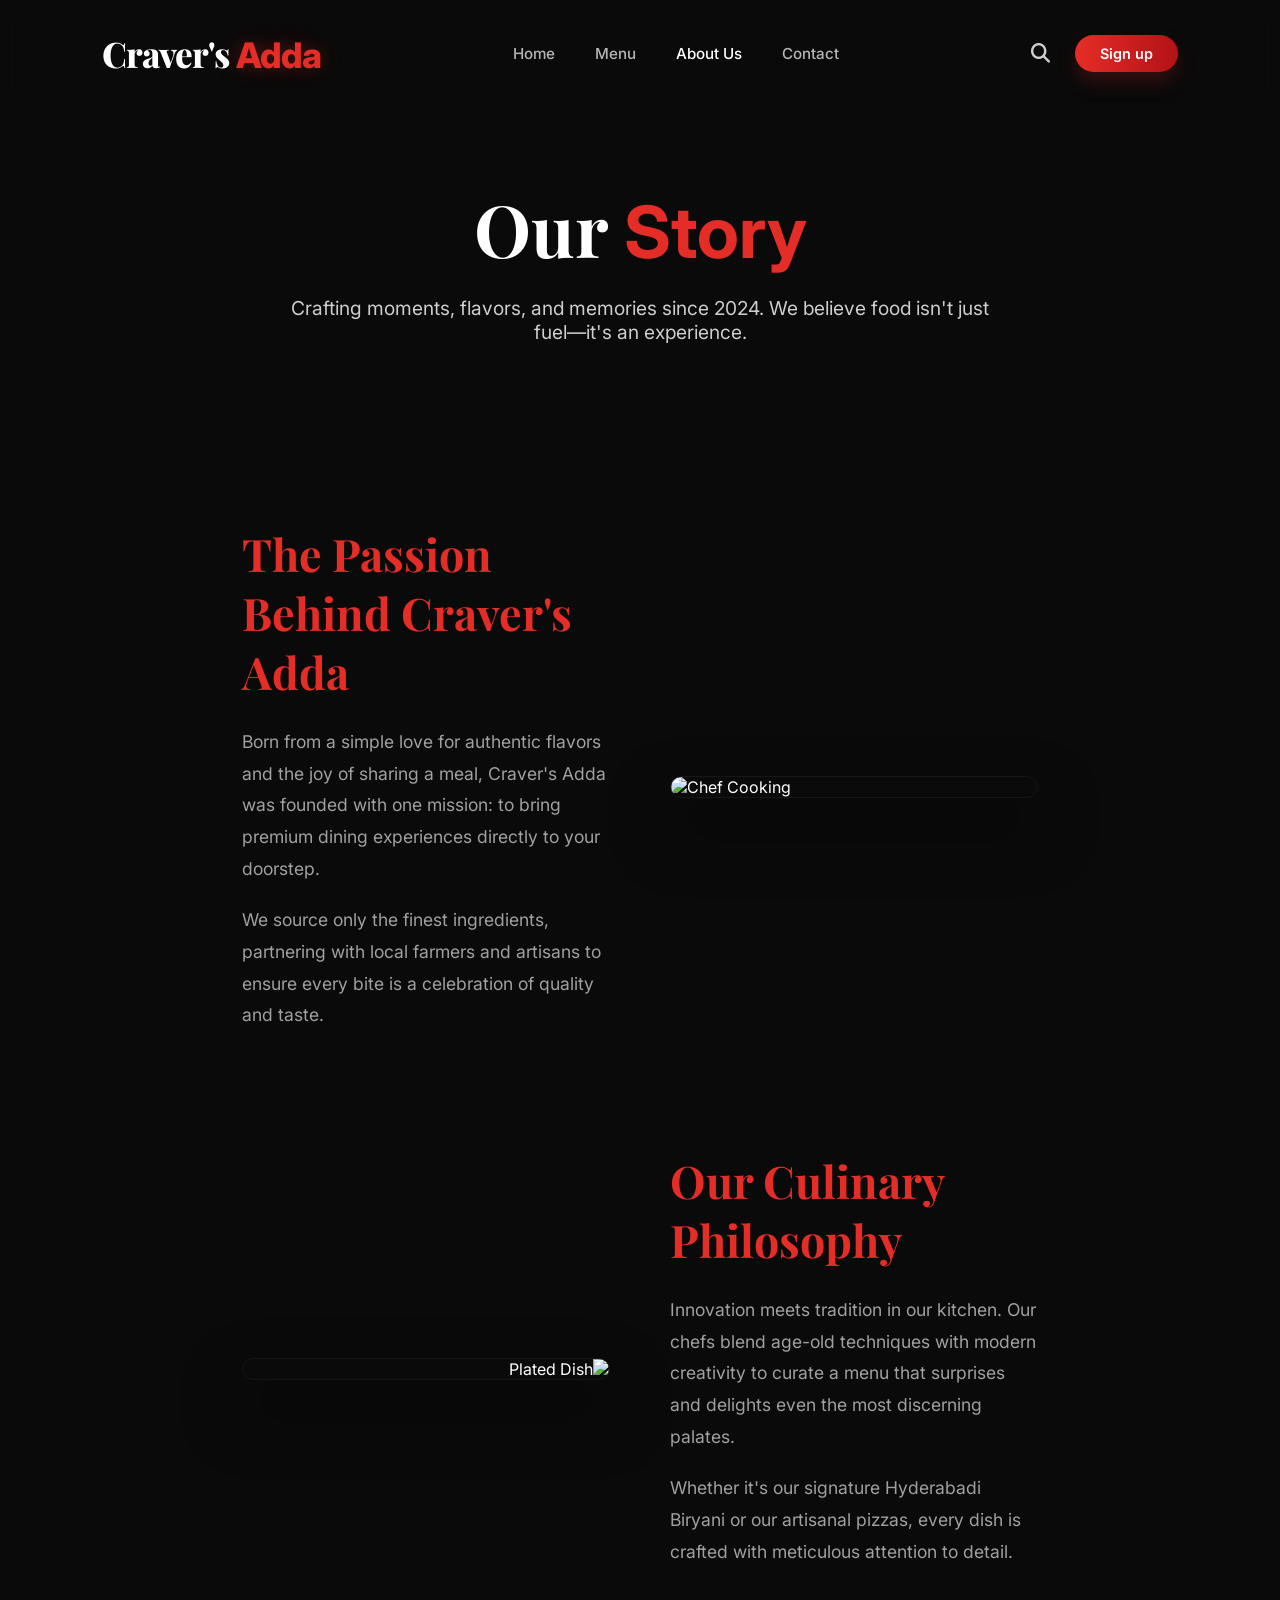
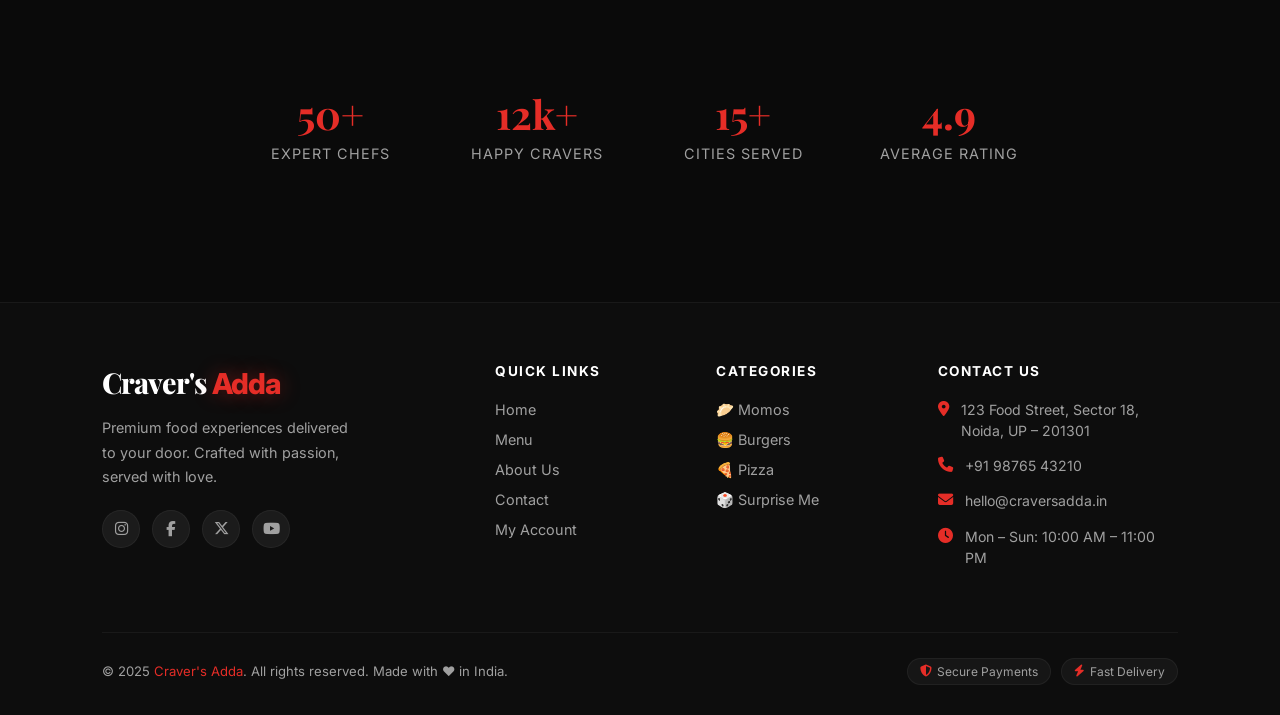
==== frontend/about.html @ da0682fb "Add project files" ====
<!DOCTYPE html>
<html lang="en">
<head>
    <meta charset="UTF-8">
    <meta name="viewport" content="width=device-width, initial-scale=1.0">
    <title>About Us - Craver's Adda</title>
    <link rel="stylesheet" href="styles.css">
    <link rel="stylesheet" href="https://cdnjs.cloudflare.com/ajax/libs/font-awesome/6.4.0/css/all.min.css">
    <style>
        .about-hero {
            padding: 180px 8% 100px;
            text-align: center;
            background: linear-gradient(to bottom, rgba(10,10,10,0) 0%, rgba(10,10,10,1) 100%), 
                        url('https://images.unsplash.com/photo-1514362545857-3bc16c4c7d1b?w=1600') center/cover;
            position: relative;
        }

        .about-hero h1 {
            font-size: 4.5rem;
            margin-bottom: 20px;
        }

        .about-content {
            padding: 80px 8%;
            max-width: 1000px;
            margin: 0 auto;
        }

        .about-grid {
            display: grid;
            grid-template-columns: 1fr 1fr;
            gap: 60px;
            align-items: center;
            margin-bottom: 100px;
        }

        .about-text h2 {
            font-size: 2.8rem;
            margin-bottom: 25px;
            color: var(--primary-red);
        }

        .about-text p {
            font-size: 1.1rem;
            line-height: 1.8;
            color: var(--text-gray);
            margin-bottom: 20px;
        }

        .about-img {
            width: 100%;
            border-radius: 40px;
            box-shadow: 0 30px 60px rgba(0,0,0,0.5);
            border: 1px solid var(--glass-border);
        }

        .stats-grid {
            display: grid;
            grid-template-columns: repeat(4, 1fr);
            gap: 30px;
            margin-top: 50px;
            text-align: center;
        }

        .stat-item h3 {
            font-size: 2.5rem;
            color: var(--primary-red);
            margin-bottom: 5px;
        }

        .stat-item p {
            font-size: 0.9rem;
            color: var(--text-gray);
            text-transform: uppercase;
            letter-spacing: 1px;
        }

        @media (max-width: 768px) {
            .about-grid { grid-template-columns: 1fr; text-align: center; }
            .about-hero h1 { font-size: 3rem; }
            .stats-grid { grid-template-columns: 1fr 1fr; }
        }
    </style>
</head>
<body>
    <header class="top-header">
        <div class="logo">Craver's <span>Adda</span></div>
        <nav class="nav-links">
            <a href="index.html">Home</a>
            <a href="orders.html">Menu</a>
            <a href="about.html" class="active">About Us</a>
            <a href="contact.html">Contact</a>
        </nav>
        <div class="nav-actions">
            <i class="fa-solid fa-magnifying-glass"></i>
            <a href="login.html" class="signup-pill">Sign up</a>
        </div>
    </header>

    <section class="about-hero">
        <h1 class="serif">Our <span style="color:var(--primary-red)">Story</span></h1>
        <p style="font-size: 1.2rem; max-width: 700px; margin: 0 auto; color: rgba(255,255,255,0.8);">Crafting moments, flavors, and memories since 2024. We believe food isn't just fuel—it's an experience.</p>
    </section>

    <div class="about-content">
        <div class="about-grid">
            <div class="about-text">
                <h2 class="serif">The Passion Behind Craver's Adda</h2>
                <p>Born from a simple love for authentic flavors and the joy of sharing a meal, Craver's Adda was founded with one mission: to bring premium dining experiences directly to your doorstep.</p>
                <p>We source only the finest ingredients, partnering with local farmers and artisans to ensure every bite is a celebration of quality and taste.</p>
            </div>
            <img src="https://images.unsplash.com/photo-1550966842-2849a2202a63?w=600" alt="Chef Cooking" class="about-img">
        </div>

        <div class="about-grid" style="direction: rtl;">
            <div class="about-text" style="direction: ltr;">
                <h2 class="serif">Our Culinary Philosophy</h2>
                <p>Innovation meets tradition in our kitchen. Our chefs blend age-old techniques with modern creativity to curate a menu that surprises and delights even the most discerning palates.</p>
                <p>Whether it's our signature Hyderabadi Biryani or our artisanal pizzas, every dish is crafted with meticulous attention to detail.</p>
            </div>
            <img src="https://images.unsplash.com/photo-1414235077428-338989a2e8c0?w=600" alt="Plated Dish" class="about-img">
        </div>

        <div class="stats-grid">
            <div class="stat-item">
                <h3 class="serif">50+</h3>
                <p>Expert Chefs</p>
            </div>
            <div class="stat-item">
                <h3 class="serif">12k+</h3>
                <p>Happy Cravers</p>
            </div>
            <div class="stat-item">
                <h3 class="serif">15+</h3>
                <p>Cities Served</p>
            </div>
            <div class="stat-item">
                <h3 class="serif">4.9</h3>
                <p>Average Rating</p>
            </div>
        </div>
    </div>

    <!-- Bottom Nav (Mobile) -->
    <nav class="bottom-nav">
        <a href="index.html"><i class="fa-solid fa-house"></i></a>
        <a href="orders.html"><i class="fa-solid fa-bag-shopping"></i></a>
        <a href="about.html" style="color: var(--primary-red);"><i class="fa-solid fa-info-circle"></i></a>
        <a href="contact.html"><i class="fa-solid fa-envelope"></i></a>
        <a href="login.html"><i class="fa-solid fa-user"></i></a>
    </nav>

    <footer class="site-footer">
        <div class="footer-grid">
            <div class="footer-brand footer-col">
                <div class="logo serif">Craver's <span>Adda</span></div>
                <p class="footer-tagline">Premium food experiences delivered to your door. Crafted with passion, served with love.</p>
                <div class="footer-socials">
                    <a href="#" class="social-btn"><i class="fa-brands fa-instagram"></i></a>
                    <a href="#" class="social-btn"><i class="fa-brands fa-facebook-f"></i></a>
                    <a href="#" class="social-btn"><i class="fa-brands fa-x-twitter"></i></a>
                    <a href="#" class="social-btn"><i class="fa-brands fa-youtube"></i></a>
                </div>
            </div>
            <div class="footer-col">
                <h4>Quick Links</h4>
                <ul>
                    <li><a href="index.html">Home</a></li>
                    <li><a href="orders.html">Menu</a></li>
                    <li><a href="about.html">About Us</a></li>
                    <li><a href="contact.html">Contact</a></li>
                    <li><a href="profile.html">My Account</a></li>
                </ul>
            </div>
            <div class="footer-col">
                <h4>Categories</h4>
                <ul>
                    <li><a href="orders.html">🥟 Momos</a></li>
                    <li><a href="orders.html">🍔 Burgers</a></li>
                    <li><a href="orders.html">🍕 Pizza</a></li>
                    <li><a href="surprise.html">🎲 Surprise Me</a></li>
                </ul>
            </div>
            <div class="footer-col">
                <h4>Contact Us</h4>
                <div class="footer-contact-item"><i class="fa-solid fa-location-dot"></i><span>123 Food Street, Sector 18,<br>Noida, UP – 201301</span></div>
                <div class="footer-contact-item"><i class="fa-solid fa-phone"></i><span>+91 98765 43210</span></div>
                <div class="footer-contact-item"><i class="fa-solid fa-envelope"></i><span>hello@craversadda.in</span></div>
                <div class="footer-contact-item"><i class="fa-solid fa-clock"></i><span>Mon – Sun: 10:00 AM – 11:00 PM</span></div>
            </div>
        </div>
        <div class="footer-bottom">
            <p>© 2025 <span>Craver's Adda</span>. All rights reserved. Made with ❤️ in India.</p>
            <div class="footer-badges">
                <span class="footer-badge"><i class="fa-solid fa-shield-halved"></i> Secure Payments</span>
                <span class="footer-badge"><i class="fa-solid fa-bolt"></i> Fast Delivery</span>
            </div>
        </div>
    </footer>
</body>
</html>
---- frontend/styles.css ----
@import url('https://fonts.googleapis.com/css2?family=Playfair+Display:ital,wght@0,700;0,800;1,700&family=Inter:wght@400;500;600;700&display=swap');

:root {
    --primary-red: #E52D27;
    --primary-gradient: linear-gradient(90deg, #E52D27 0%, #B31217 100%);
    --bg-dark: #0A0A0A;
    --card-dark: #161616;
    --text-white: #FFFFFF;
    --text-gray: #A0A0A0;
    --glass-border: rgba(255, 255, 255, 0.05);
    --transition: all 0.3s cubic-bezier(0.4, 0, 0.2, 1);
}

* {
    margin: 0;
    padding: 0;
    box-sizing: border-box;
    font-family: 'Inter', sans-serif;
}

body {
    background-color: var(--bg-dark);
    color: var(--text-white);
    overflow-x: hidden;
    min-height: 100vh;
}

h1, h2, h3, .serif {
    font-family: 'Playfair Display', serif;
}

/* Header & Nav */
.top-header {
    display: flex;
    justify-content: space-between;
    align-items: center;
    padding: 30px 8%;
    position: fixed;
    top: 0;
    left: 0;
    width: 100%;
    z-index: 1000;
    background: rgba(10, 10, 10, 0.8);
    backdrop-filter: blur(10px);
}

.logo {
    font-size: 2.2rem;
    font-weight: 800;
    font-family: 'Playfair Display', serif;
    letter-spacing: -1px;
    color: var(--text-white);
}

.logo span {
    color: var(--primary-red);
    text-shadow: 0 0 20px rgba(229, 45, 39, 0.4);
    transition: var(--transition);
}

.logo:hover span {
    text-shadow: 0 0 30px rgba(229, 45, 39, 0.6);
    filter: brightness(1.2);
}

.nav-links {
    display: flex;
    gap: 40px;
    align-items: center;
}

.nav-links a {
    color: var(--text-white);
    text-decoration: none;
    font-size: 0.95rem;
    font-weight: 500;
    opacity: 0.7;
    transition: var(--transition);
}

.nav-links a:hover, .nav-links a.active {
    opacity: 1;
}

.nav-actions {
    display: flex;
    align-items: center;
    gap: 25px;
}

.nav-actions i {
    font-size: 1.2rem;
    cursor: pointer;
    opacity: 0.8;
}

.signup-pill {
    background: var(--primary-gradient);
    color: white;
    padding: 10px 25px;
    border-radius: 30px;
    text-decoration: none;
    font-weight: 600;
    font-size: 0.9rem;
    box-shadow: 0 10px 20px rgba(229, 45, 39, 0.2);
    transition: var(--transition);
}

.signup-pill:hover {
    transform: translateY(-2px);
    box-shadow: 0 15px 30px rgba(229, 45, 39, 0.3);
}

/* Hero Section */
.hero {
    padding: 180px 8% 100px;
    display: flex;
    justify-content: space-between;
    align-items: center;
    position: relative;
}

.hero-text {
    max-width: 500px;
}

.hero-text h1 {
    font-size: 4rem;
    line-height: 1.1;
    margin-bottom: 30px;
    font-weight: 800;
}

.hero-btns {
    display: flex;
    gap: 20px;
}

.btn-primary {
    background: var(--primary-gradient);
    color: white;
    padding: 15px 35px;
    border-radius: 30px;
    border: none;
    font-weight: 700;
    cursor: pointer;
    transition: var(--transition);
}

.btn-secondary {
    background: white;
    color: black;
    padding: 15px 35px;
    border-radius: 30px;
    border: none;
    font-weight: 700;
    cursor: pointer;
    transition: var(--transition);
}

.btn-primary:hover, .btn-secondary:hover {
    transform: scale(1.05);
}

.hero-image {
    position: relative;
    width: 460px;
    height: 460px;
    border-radius: 50%;
    overflow: hidden;
    border: 4px solid rgba(229,45,39,0.35);
    box-shadow: 0 0 0 12px rgba(229,45,39,0.08), 0 30px 80px rgba(0,0,0,0.6);
}

.hero-image img {
    width: 100%;
    height: 100%;
    object-fit: cover;
    border-radius: 50%;
}

.hero-image::after {
    content: '';
    position: absolute;
    top: 50%;
    left: 50%;
    transform: translate(-50%, -50%);
    width: 120%;
    height: 120%;
    background: radial-gradient(circle, rgba(229, 45, 39, 0.12) 0%, transparent 70%);
    z-index: -1;
    border-radius: 50%;
}

/* Reviews */
.reviews {
    margin-top: 40px;
    display: flex;
    flex-direction: column;
    gap: 10px;
}

.avatars {
    display: flex;
    align-items: center;
}

.avatar {
    width: 35px;
    height: 35px;
    border-radius: 50%;
    border: 2px solid var(--bg-dark);
    margin-left: -10px;
}

.avatar:first-child { margin-left: 0; }

.stars {
    color: #FFC107;
    font-size: 0.9rem;
}

/* Product Section */
.products-section {
    padding: 80px 8%;
    position: relative;
}

.product-grid {
    display: flex;
    gap: 25px;
    justify-content: center;
    flex-wrap: wrap;
}

.product-card {
    background: var(--card-dark);
    border-radius: 30px;
    padding: 25px;
    width: 240px;
    position: relative;
    margin-top: 60px; /* Space for overlapping image */
    transition: var(--transition);
    border: 1px solid var(--glass-border);
}

.product-card:hover {
    transform: translateY(-10px);
    background: #1c1c1c;
}

.product-img-wrapper {
    position: absolute;
    top: -60px;
    left: 50%;
    transform: translateX(-50%);
    width: 160px;
    height: 160px;
}

.product-img {
    width: 100%;
    height: 100%;
    object-fit: cover;
    border-radius: 50%;
    box-shadow: 0 15px 30px rgba(0,0,0,0.4);
}

.product-content {
    margin-top: 100px;
    text-align: left;
}

.product-title {
    font-size: 1.2rem;
    font-weight: 700;
    margin-bottom: 5px;
}

.product-sub {
    font-size: 0.85rem;
    color: var(--text-gray);
    margin-bottom: 20px;
}

.product-footer {
    display: flex;
    justify-content: space-between;
    align-items: center;
}

.product-price {
    font-size: 1.2rem;
    font-weight: 800;
    color: var(--primary-red);
}

.add-cart {
    background: var(--primary-red);
    color: white;
    width: 35px;
    height: 35px;
    border-radius: 10px;
    display: flex;
    align-items: center;
    justify-content: center;
    cursor: pointer;
    transition: var(--transition);
}

.add-cart:hover {
    background: white;
    color: var(--primary-red);
}

/* Floating Leaves */
.leaf {
    position: absolute;
    pointer-events: none;
    z-index: 5;
    animation: float 6s ease-in-out infinite;
}

@keyframes float {
    0%, 100% { transform: translateY(0) rotate(0); }
    50% { transform: translateY(-20px) rotate(15deg); }
}

/* Bottom Nav (Mobile/Small Desktop) */
.bottom-nav {
    display: none; /* Hide for desktop since we have top nav */
}

@media (max-width: 900px) {
    .nav-links { display: none; }
    .hero { flex-direction: column; text-align: center; }
    .hero-text h1 { font-size: 3rem; }
    .hero-btns { justify-content: center; }
    .hero-image { width: 300px; height: 300px; margin-top: 50px; }
    .bottom-nav {
        display: flex;
        position: fixed;
        bottom: 0;
        left: 0;
        width: 100%;
        background: rgba(10, 10, 10, 0.95);
        padding: 15px;
        justify-content: space-around;
        border-top: 1px solid var(--glass-border);
        z-index: 1000;
    }
}

/* Auth Pages Style */
.auth-wrapper {
    min-height: 100vh;
    display: flex;
    background: var(--bg-dark);
}

.auth-side-image {
    flex: 1;
    background-size: cover;
    background-position: center;
    position: relative;
    display: flex;
    align-items: center;
    justify-content: center;
}

.auth-side-image::before {
    content: '';
    position: absolute;
    inset: 0;
    background: linear-gradient(to right, rgba(10, 10, 10, 0.8), transparent);
}

.auth-form-container {
    flex: 0 0 550px;
    display: flex;
    align-items: center;
    justify-content: center;
    padding: 40px;
    z-index: 10;
}

.auth-card {
    background: var(--card-dark);
    padding: 50px;
    border-radius: 40px;
    width: 100%;
    border: 1px solid var(--glass-border);
    box-shadow: 0 30px 100px rgba(0,0,0,0.8);
    animation: slideUp 0.6s cubic-bezier(0.4, 0, 0.2, 1);
}

@keyframes slideUp {
    from { opacity: 0; transform: translateY(30px); }
    to { opacity: 1; transform: translateY(0); }
}

.auth-header {
    text-align: center;
    margin-bottom: 40px;
}

.auth-header .logo {
    margin-bottom: 25px;
    display: inline-block;
    background: rgba(255, 255, 255, 0.03);
    padding: 10px 25px;
    border-radius: 20px;
    border: 1px solid var(--glass-border);
}

.auth-header h2 {
    font-size: 2.2rem;
    margin-bottom: 10px;
}

.auth-header p {
    color: var(--text-gray);
    font-size: 0.95rem;
}

.form-group {
    margin-bottom: 25px;
    position: relative;
}

.form-label {
    display: block;
    margin-bottom: 8px;
    font-size: 0.85rem;
    font-weight: 600;
    color: var(--text-gray);
    text-transform: uppercase;
    letter-spacing: 1px;
}

.form-input {
    width: 100%;
    background: rgba(255, 255, 255, 0.05);
    border: 1px solid var(--glass-border);
    padding: 18px 20px;
    border-radius: 18px;
    color: white;
    font-size: 1rem;
    transition: var(--transition);
}

.form-input:focus {
    border-color: var(--primary-red);
    background: rgba(255, 255, 255, 0.08);
    box-shadow: 0 0 0 4px rgba(229, 45, 39, 0.1);
}

/* OTP Styles */
.otp-container {
    display: flex;
    justify-content: center;
    margin: 35px 0;
    background: rgba(255, 255, 255, 0.03);
    padding: 15px;
    border-radius: 25px;
    border: 1px solid var(--glass-border);
    box-shadow: inset 0 2px 10px rgba(0,0,0,0.2);
}

.otp-input {
    width: 50px;
    height: 60px;
    text-align: center;
    font-size: 1.6rem;
    font-weight: 700;
    background: transparent;
    border: none;
    border-bottom: 3px solid rgba(255, 255, 255, 0.1);
    margin: 0 5px;
    color: var(--primary-red);
    transition: all 0.3s ease;
}

.otp-input:focus {
    border-bottom-color: var(--primary-red);
    transform: translateY(-3px);
    outline: none;
}

.auth-footer {
    text-align: center;
    margin-top: 35px;
    font-size: 0.95rem;
    color: var(--text-gray);
}

.auth-footer a {
    color: var(--primary-red);
    text-decoration: none;
    font-weight: 600;
    margin-left: 5px;
    transition: var(--transition);
}

.auth-footer a:hover {
    text-decoration: underline;
}

.step-content {
    display: none;
}

.step-content.active {
    display: block;
    animation: fadeIn 0.4s ease-out;
}

@keyframes fadeIn {
    from { opacity: 0; transform: translateX(10px); }
    to { opacity: 1; transform: translateX(0); }
}

@media (max-width: 1100px) {
    .auth-side-image { display: none; }
    .auth-form-container { flex: 1; }
}

@media (max-width: 480px) {
    .auth-card { padding: 30px; }
    .otp-input { width: 45px; height: 55px; font-size: 1.2rem; }
}

/* ===================== FOOTER ===================== */
.site-footer {
    background: #0d0d0d;
    border-top: 1px solid rgba(255,255,255,0.05);
    padding: 60px 8% 30px;
    margin-top: 60px;
}

.footer-grid {
    display: grid;
    grid-template-columns: 2fr 1fr 1fr 1.4fr;
    gap: 50px;
    margin-bottom: 50px;
}

.footer-brand .logo {
    font-size: 1.8rem;
    margin-bottom: 15px;
    display: block;
}

.footer-tagline {
    color: var(--text-gray);
    font-size: 0.9rem;
    line-height: 1.7;
    margin-bottom: 20px;
    max-width: 260px;
}

.footer-socials {
    display: flex;
    gap: 12px;
}

.social-btn {
    width: 38px;
    height: 38px;
    border-radius: 50%;
    background: rgba(255,255,255,0.06);
    border: 1px solid var(--glass-border);
    display: flex;
    align-items: center;
    justify-content: center;
    color: var(--text-gray);
    text-decoration: none;
    font-size: 0.95rem;
    transition: var(--transition);
}

.social-btn:hover {
    background: var(--primary-red);
    border-color: var(--primary-red);
    color: white;
    transform: translateY(-3px);
}

.footer-col h4 {
    font-size: 0.85rem;
    font-weight: 700;
    text-transform: uppercase;
    letter-spacing: 1.5px;
    color: white;
    margin-bottom: 20px;
}

.footer-col ul {
    list-style: none;
    display: flex;
    flex-direction: column;
    gap: 10px;
}

.footer-col ul a {
    color: var(--text-gray);
    text-decoration: none;
    font-size: 0.9rem;
    transition: var(--transition);
}

.footer-col ul a:hover {
    color: var(--primary-red);
    padding-left: 5px;
}

.footer-contact-item {
    display: flex;
    align-items: flex-start;
    gap: 12px;
    margin-bottom: 14px;
}

.footer-contact-item i {
    color: var(--primary-red);
    font-size: 0.95rem;
    margin-top: 2px;
    flex-shrink: 0;
}

.footer-contact-item span {
    color: var(--text-gray);
    font-size: 0.88rem;
    line-height: 1.5;
}

.footer-bottom {
    border-top: 1px solid rgba(255,255,255,0.05);
    padding-top: 25px;
    display: flex;
    justify-content: space-between;
    align-items: center;
    flex-wrap: wrap;
    gap: 15px;
}

.footer-bottom p {
    color: var(--text-gray);
    font-size: 0.82rem;
}

.footer-bottom p span {
    color: var(--primary-red);
}

.footer-badges {
    display: flex;
    gap: 10px;
}

.footer-badge {
    background: rgba(255,255,255,0.04);
    border: 1px solid var(--glass-border);
    color: var(--text-gray);
    font-size: 0.75rem;
    padding: 5px 12px;
    border-radius: 20px;
    display: flex;
    align-items: center;
    gap: 5px;
}

.footer-badge i { color: var(--primary-red); }

@media (max-width: 900px) {
    .footer-grid { grid-template-columns: 1fr 1fr; gap: 35px; }
}

@media (max-width: 550px) {
    .footer-grid { grid-template-columns: 1fr; }
    .footer-bottom { flex-direction: column; text-align: center; }
}
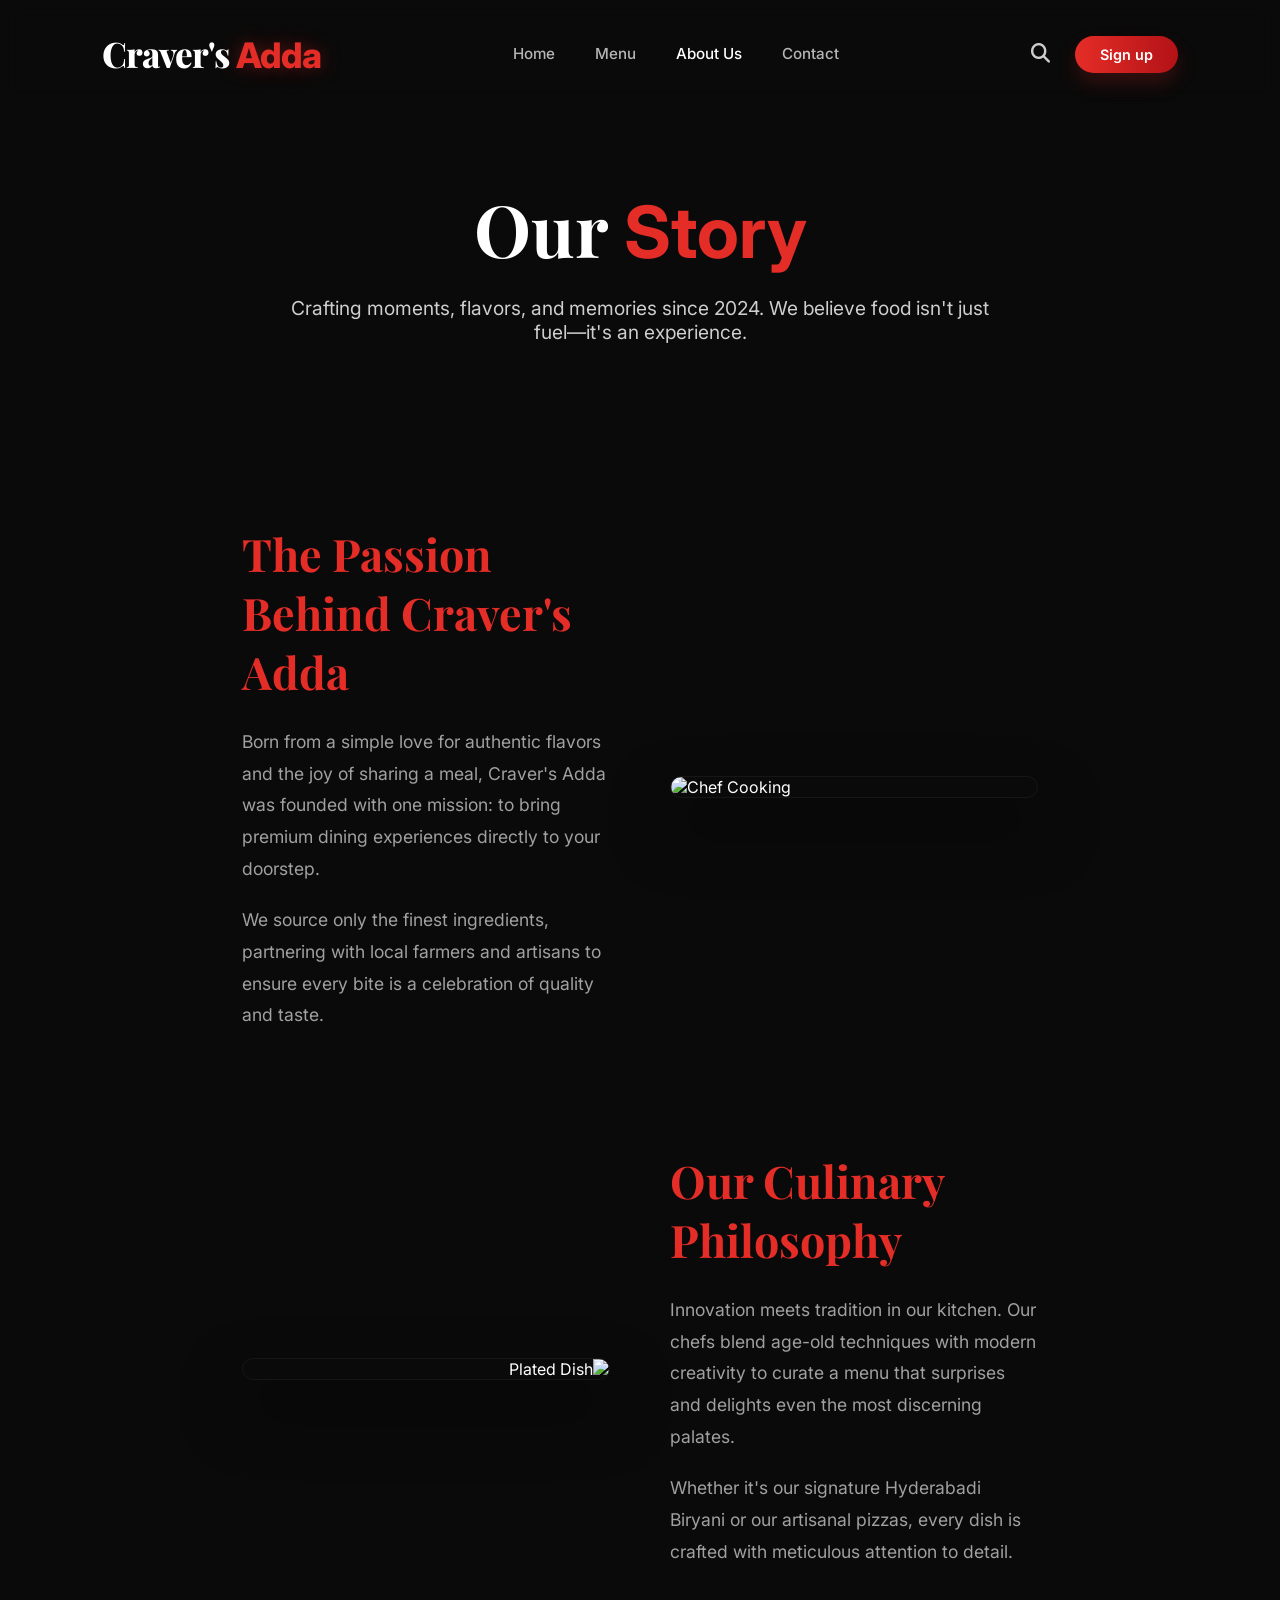
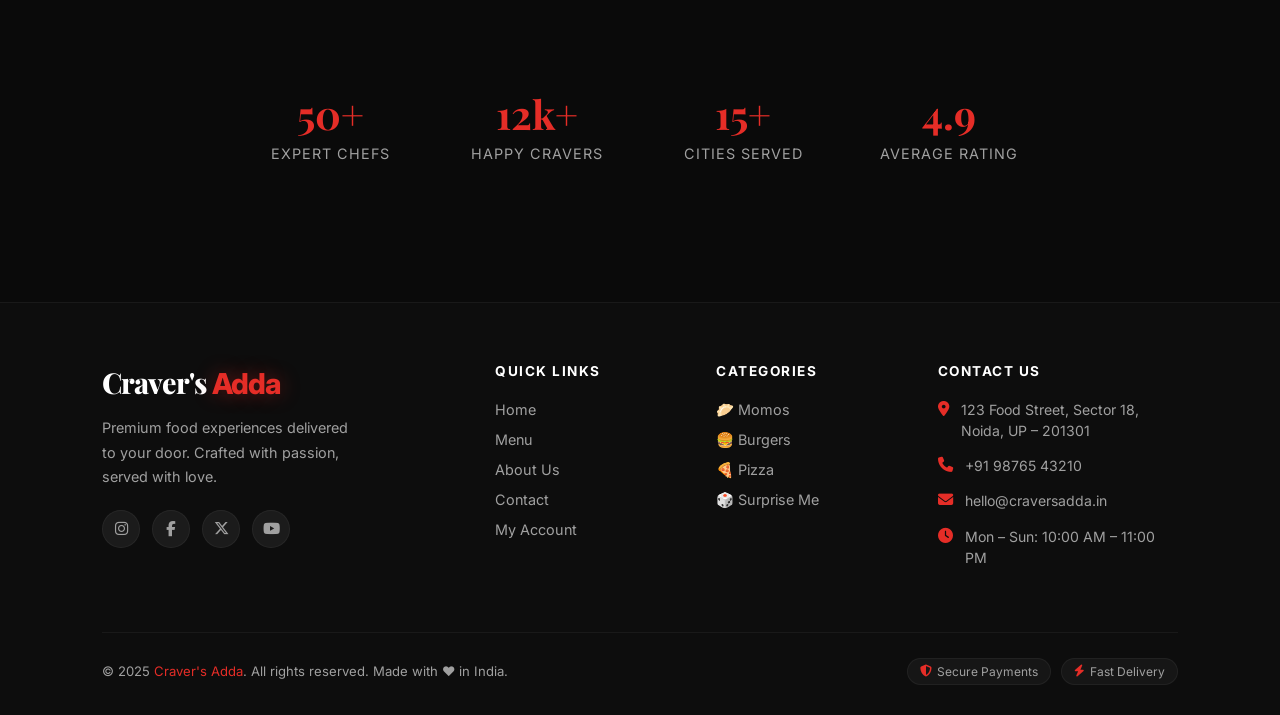
==== commit 7f1914d1: "Add dynamic auth navigation to about and contact pages" ====
--- a/frontend/about.html
+++ b/frontend/about.html
@@ -93,7 +93,7 @@
         </nav>
         <div class="nav-actions">
             <i class="fa-solid fa-magnifying-glass"></i>
-            <a href="login.html" class="signup-pill">Sign up</a>
+            <div id="auth-nav"><a href="login.html" class="signup-pill">Sign up</a></div>
         </div>
     </header>
 
@@ -197,5 +197,20 @@
             </div>
         </div>
     </footer>
+
+    <script src="https://cdn.jsdelivr.net/npm/@supabase/supabase-js@2"></script>
+    <script src="supabase.js"></script>
+    <script>
+        document.addEventListener('DOMContentLoaded', async () => {
+            const { data: { session } } = await supabaseClient.auth.getSession();
+            const authNav = document.getElementById('auth-nav');
+            if (session && authNav) {
+                authNav.innerHTML = `<div style="display:flex;align-items:center;gap:10px;">
+                    <a href="profile.html" class="signup-pill" style="background:rgba(255,255,255,0.1);border:1px solid var(--glass-border);"><i class="fa-solid fa-user"></i> Account</a>
+                    <button onclick="supabaseClient.auth.signOut().then(()=>{window.location.reload()})" style="background:none;border:none;color:var(--primary-red);cursor:pointer;font-size:0.8rem;font-weight:600;">Logout</button>
+                </div>`;
+            }
+        });
+    </script>
 </body>
 </html>
